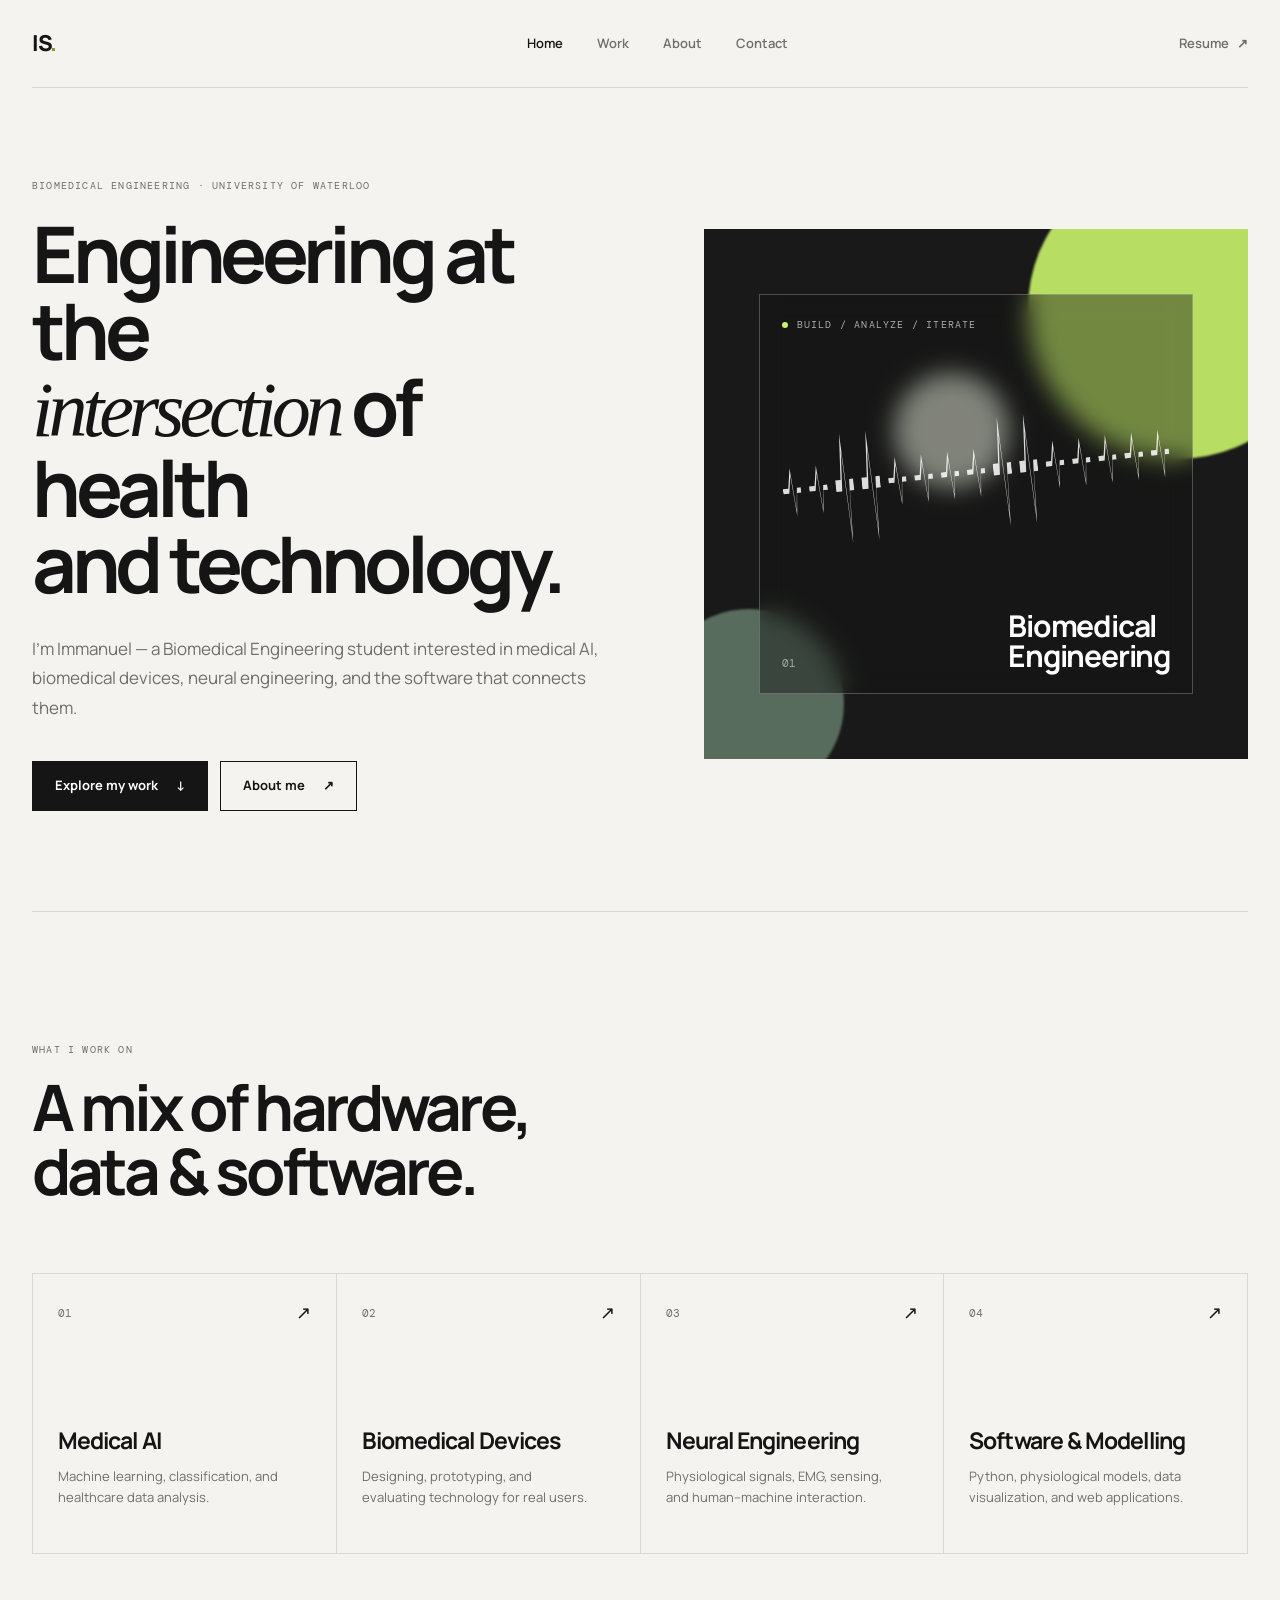
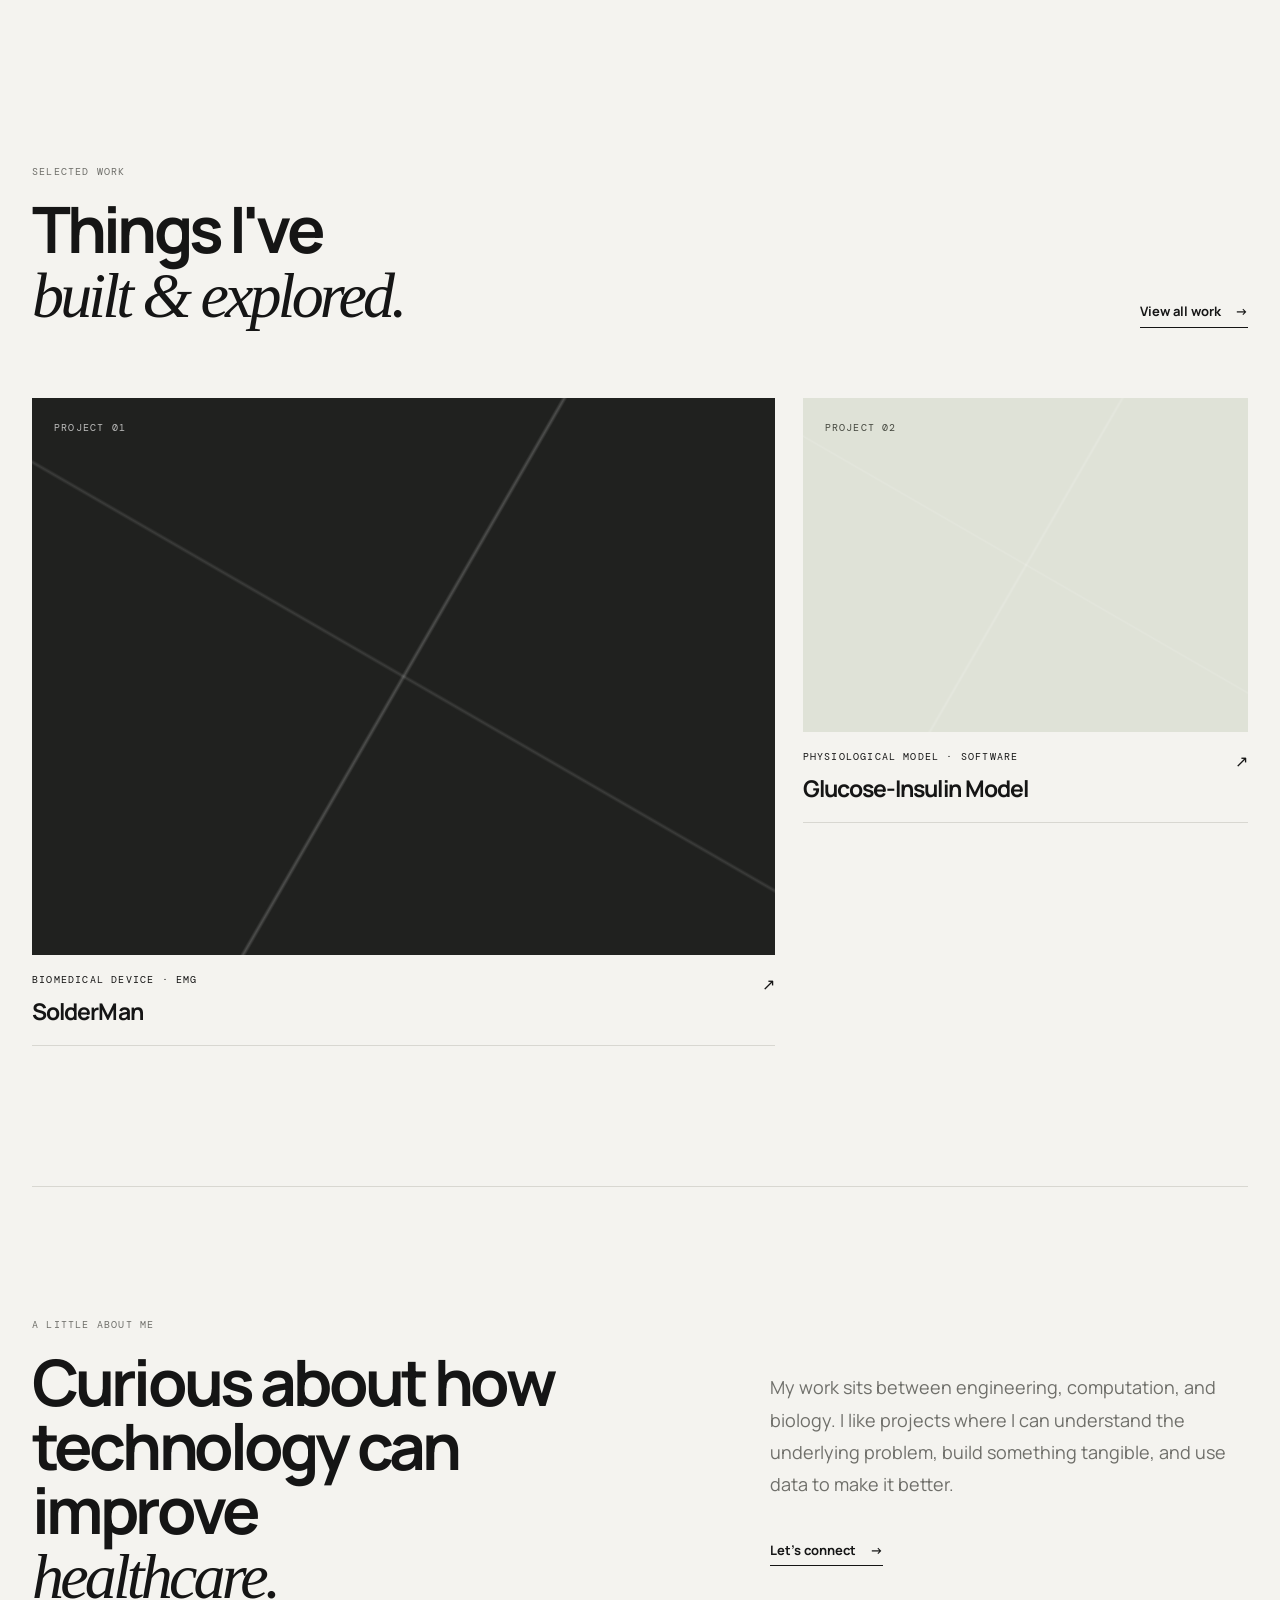
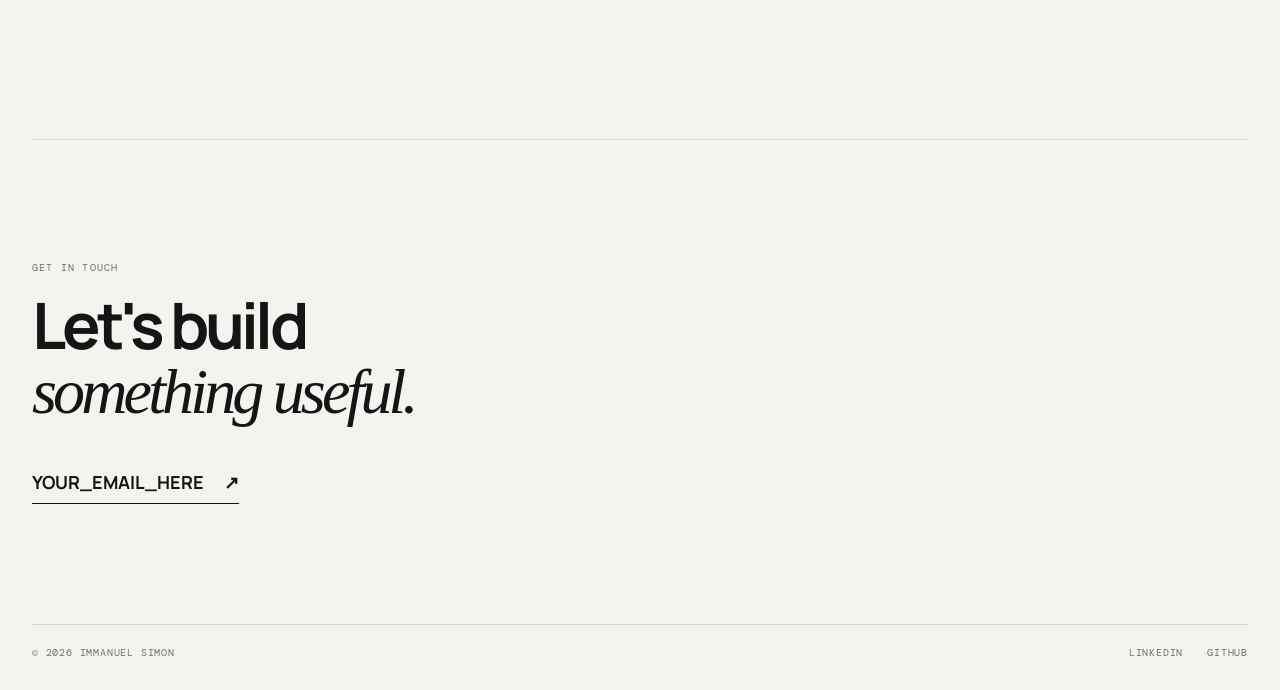
==== index.html @ bd87d246 "initial commit" ====
<!DOCTYPE html>
<html lang="en">
<head>
  <meta charset="UTF-8" />
  <meta name="viewport" content="width=device-width, initial-scale=1.0" />
  <meta name="description" content="Immanuel Simon — Biomedical Engineering portfolio." />
  <title>Immanuel Simon | Biomedical Engineering</title>
  <link rel="preconnect" href="https://fonts.googleapis.com">
  <link rel="preconnect" href="https://fonts.gstatic.com" crossorigin>
  <link href="https://fonts.googleapis.com/css2?family=DM+Mono:wght@400;500&family=Manrope:wght@400;500;600;700;800&display=swap" rel="stylesheet">
  <link rel="stylesheet" href="style.css" />
</head>

<body>
  <header class="site-header">
    <a class="logo" href="#top">IS<span>.</span></a>

    <nav class="nav" aria-label="Main navigation">
      <a href="#top" class="active">Home</a>
      <a href="#work">Work</a>
      <a href="#about">About</a>
      <a href="#contact">Contact</a>
    </nav>

    <a class="resume-link" href="#" aria-label="Resume coming soon">Resume <span>↗</span></a>
  </header>

  <main id="top">
    <!-- HERO -->
    <section class="hero">
      <div class="hero-copy">
        <p class="eyebrow">BIOMEDICAL ENGINEERING · UNIVERSITY OF WATERLOO</p>

        <h1>Engineering at the<br><em>intersection</em> of health<br>and technology.</h1>

        <p class="hero-text">
          I'm Immanuel — a Biomedical Engineering student interested in
          medical AI, biomedical devices, neural engineering, and the
          software that connects them.
        </p>

        <div class="hero-actions">
          <a class="button button-primary" href="#work">
            Explore my work <span>↓</span>
          </a>
          <a class="button button-secondary" href="#about">
            About me <span>↗</span>
          </a>
        </div>
      </div>

      <div class="hero-visual" aria-label="Abstract biomedical engineering graphic">
        <div class="orb orb-one"></div>
        <div class="orb orb-two"></div>
        <div class="orb orb-three"></div>

        <div class="visual-card">
          <div class="visual-card-top">
            <span class="status-dot"></span>
            <span>BUILD / ANALYZE / ITERATE</span>
          </div>

          <div class="signal">
            <span></span><span></span><span></span><span></span><span></span>
            <span></span><span></span><span></span><span></span><span></span>
            <span></span><span></span><span></span><span></span><span></span>
          </div>

          <div class="visual-label">
            <span>01</span>
            <strong>Biomedical<br>Engineering</strong>
          </div>
        </div>
      </div>
    </section>

    <!-- QUICK AREAS -->
    <section class="areas" id="work">
      <div class="section-heading">
        <p class="eyebrow">WHAT I WORK ON</p>
        <h2>A mix of hardware,<br>data & software.</h2>
      </div>

      <div class="area-grid">
        <article class="area-card">
          <span class="area-number">01</span>
          <h3>Medical AI</h3>
          <p>Machine learning, classification, and healthcare data analysis.</p>
          <span class="area-arrow">↗</span>
        </article>

        <article class="area-card">
          <span class="area-number">02</span>
          <h3>Biomedical Devices</h3>
          <p>Designing, prototyping, and evaluating technology for real users.</p>
          <span class="area-arrow">↗</span>
        </article>

        <article class="area-card">
          <span class="area-number">03</span>
          <h3>Neural Engineering</h3>
          <p>Physiological signals, EMG, sensing, and human–machine interaction.</p>
          <span class="area-arrow">↗</span>
        </article>

        <article class="area-card">
          <span class="area-number">04</span>
          <h3>Software & Modelling</h3>
          <p>Python, physiological models, data visualization, and web applications.</p>
          <span class="area-arrow">↗</span>
        </article>
      </div>
    </section>

    <!-- FEATURED WORK PREVIEW -->
    <section class="featured">
      <div class="featured-top">
        <div>
          <p class="eyebrow">SELECTED WORK</p>
          <h2>Things I've<br><em>built & explored.</em></h2>
        </div>

        <a href="#work" class="text-link">View all work <span>→</span></a>
      </div>

      <div class="featured-grid">
        <article class="project-preview large">
          <div class="project-image placeholder-image">
            <span>PROJECT 01</span>
            <div class="image-lines"></div>
          </div>
          <div class="project-meta">
            <div>
              <p class="project-type">BIOMEDICAL DEVICE · EMG</p>
              <h3>SolderMan</h3>
            </div>
            <span>↗</span>
          </div>
        </article>

        <article class="project-preview">
          <div class="project-image placeholder-image alt">
            <span>PROJECT 02</span>
            <div class="image-lines"></div>
          </div>
          <div class="project-meta">
            <div>
              <p class="project-type">PHYSIOLOGICAL MODEL · SOFTWARE</p>
              <h3>Glucose-Insulin Model</h3>
            </div>
            <span>↗</span>
          </div>
        </article>
      </div>
    </section>

    <!-- SMALL INTRO -->
    <section class="about-preview" id="about">
      <div>
        <p class="eyebrow">A LITTLE ABOUT ME</p>
        <h2>Curious about how<br>technology can improve<br><em>healthcare.</em></h2>
      </div>

      <div class="about-preview-copy">
        <p>
          My work sits between engineering, computation, and biology. I like
          projects where I can understand the underlying problem, build
          something tangible, and use data to make it better.
        </p>
        <a href="#contact" class="text-link">Let's connect <span>→</span></a>
      </div>
    </section>

    <!-- FOOTER PREVIEW -->
    <footer id="contact">
      <div class="footer-main">
        <p class="eyebrow">GET IN TOUCH</p>
        <h2>Let's build<br><em>something useful.</em></h2>
        <a class="email-link" href="mailto:YOUR_EMAIL_HERE">YOUR_EMAIL_HERE <span>↗</span></a>
      </div>

      <div class="footer-bottom">
        <span>© <span id="year"></span> Immanuel Simon</span>
        <div>
          <a href="#" aria-label="LinkedIn">LinkedIn</a>
          <a href="#" aria-label="GitHub">GitHub</a>
        </div>
      </div>
    </footer>
  </main>

  <script src="script.js"></script>
</body>
</html>
---- style.css ----
:root {
  --bg: #f4f3ef;
  --ink: #151515;
  --muted: #6f6f6a;
  --line: #d8d7d1;
  --card: #ebeae5;
  --accent: #c9f36b;
  --dark: #181918;
  --max: 1240px;
}

* {
  box-sizing: border-box;
  margin: 0;
  padding: 0;
}

html {
  scroll-behavior: smooth;
}

body {
  background: var(--bg);
  color: var(--ink);
  font-family: "Manrope", sans-serif;
  line-height: 1.5;
}

a {
  color: inherit;
  text-decoration: none;
}

.site-header {
  width: min(var(--max), calc(100% - 64px));
  margin: 0 auto;
  height: 88px;
  display: flex;
  align-items: center;
  justify-content: space-between;
  border-bottom: 1px solid var(--line);
}

.logo {
  font-size: 22px;
  font-weight: 800;
  letter-spacing: -0.06em;
}

.logo span {
  color: #7e9c2e;
}

.nav {
  display: flex;
  gap: 34px;
  margin-left: 80px;
}

.nav a,
.resume-link {
  font-size: 13px;
  font-weight: 600;
  color: var(--muted);
  transition: color 180ms ease;
}

.nav a:hover,
.nav a.active,
.resume-link:hover {
  color: var(--ink);
}

.resume-link span {
  margin-left: 5px;
}

.eyebrow,
.project-type,
.visual-card-top {
  font-family: "DM Mono", monospace;
  font-size: 10px;
  letter-spacing: 0.12em;
  text-transform: uppercase;
}

.eyebrow {
  color: var(--muted);
}

.hero {
  width: min(var(--max), calc(100% - 64px));
  min-height: calc(100vh - 88px);
  margin: 0 auto;
  display: grid;
  grid-template-columns: 1.05fr 0.95fr;
  align-items: center;
  gap: 70px;
  padding: 90px 0 100px;
}

.hero h1 {
  margin-top: 22px;
  max-width: 760px;
  font-size: clamp(52px, 6.1vw, 91px);
  line-height: 0.98;
  letter-spacing: -0.065em;
  font-weight: 700;
}

.hero h1 em,
.featured h2 em,
.about-preview h2 em,
footer h2 em {
  font-family: Georgia, serif;
  font-weight: 400;
}

.hero-text {
  max-width: 570px;
  margin-top: 32px;
  color: var(--muted);
  font-size: 17px;
  line-height: 1.75;
}

.hero-actions {
  display: flex;
  gap: 12px;
  margin-top: 38px;
}

.button {
  display: inline-flex;
  align-items: center;
  gap: 18px;
  min-height: 50px;
  padding: 0 22px;
  border: 1px solid var(--ink);
  font-size: 13px;
  font-weight: 700;
  transition: transform 180ms ease, background 180ms ease;
}

.button:hover {
  transform: translateY(-3px);
}

.button-primary {
  background: var(--ink);
  color: white;
}

.button-secondary {
  background: transparent;
}

.hero-visual {
  position: relative;
  min-height: 530px;
  overflow: hidden;
  background: var(--dark);
}

.orb {
  position: absolute;
  border-radius: 50%;
  filter: blur(1px);
  opacity: 0.9;
}

.orb-one {
  width: 300px;
  height: 300px;
  right: -80px;
  top: -70px;
  background: var(--accent);
}

.orb-two {
  width: 190px;
  height: 190px;
  left: -50px;
  bottom: -40px;
  background: #5e7564;
}

.orb-three {
  width: 115px;
  height: 115px;
  left: 35%;
  top: 27%;
  background: #e4ead8;
}

.visual-card {
  position: absolute;
  inset: 65px 55px;
  display: flex;
  flex-direction: column;
  justify-content: space-between;
  padding: 22px;
  border: 1px solid rgba(255,255,255,0.24);
  background: rgba(20, 21, 20, 0.42);
  backdrop-filter: blur(12px);
  color: white;
}

.visual-card-top {
  display: flex;
  align-items: center;
  gap: 9px;
  color: rgba(255,255,255,0.65);
}

.status-dot {
  width: 6px;
  height: 6px;
  border-radius: 50%;
  background: var(--accent);
}

.signal {
  height: 145px;
  display: flex;
  align-items: center;
  gap: 8px;
  transform: rotate(-6deg);
}

.signal span {
  width: 7%;
  height: 35%;
  background: rgba(255,255,255,0.85);
  clip-path: polygon(0 45%, 30% 45%, 48% 5%, 63% 90%, 77% 45%, 100% 45%, 100% 55%, 75% 55%, 63% 100%, 48% 20%, 33% 55%, 0 55%);
}

.signal span:nth-child(3),
.signal span:nth-child(4),
.signal span:nth-child(9),
.signal span:nth-child(10) {
  height: 80%;
}

.visual-label {
  display: flex;
  justify-content: space-between;
  align-items: flex-end;
}

.visual-label span {
  font-family: "DM Mono", monospace;
  color: rgba(255,255,255,0.55);
  font-size: 11px;
}

.visual-label strong {
  font-size: 30px;
  line-height: 1;
  letter-spacing: -0.04em;
}

.areas,
.featured,
.about-preview,
footer {
  width: min(var(--max), calc(100% - 64px));
  margin: 0 auto;
}

.areas {
  padding: 130px 0;
  border-top: 1px solid var(--line);
}

.section-heading h2,
.featured h2,
.about-preview h2,
footer h2 {
  margin-top: 18px;
  font-size: clamp(42px, 5vw, 70px);
  line-height: 1;
  letter-spacing: -0.06em;
}

.area-grid {
  margin-top: 70px;
  display: grid;
  grid-template-columns: repeat(4, 1fr);
  border-top: 1px solid var(--line);
  border-left: 1px solid var(--line);
}

.area-card {
  min-height: 280px;
  padding: 25px;
  position: relative;
  border-right: 1px solid var(--line);
  border-bottom: 1px solid var(--line);
  transition: background 180ms ease, transform 180ms ease;
}

.area-card:hover {
  background: var(--card);
  transform: translateY(-4px);
}

.area-number {
  font-family: "DM Mono", monospace;
  font-size: 11px;
  color: var(--muted);
}

.area-card h3 {
  margin-top: 100px;
  font-size: 23px;
  letter-spacing: -0.04em;
}

.area-card p {
  margin-top: 9px;
  max-width: 230px;
  color: var(--muted);
  font-size: 13px;
  line-height: 1.6;
}

.area-arrow {
  position: absolute;
  top: 25px;
  right: 25px;
  font-size: 18px;
}

.featured {
  padding: 80px 0 140px;
}

.featured-top {
  display: flex;
  align-items: flex-end;
  justify-content: space-between;
  gap: 30px;
}

.text-link {
  display: inline-flex;
  gap: 14px;
  align-items: center;
  font-size: 13px;
  font-weight: 700;
  border-bottom: 1px solid var(--ink);
  padding-bottom: 5px;
}

.featured-grid {
  margin-top: 70px;
  display: grid;
  grid-template-columns: 1.25fr 0.75fr;
  gap: 28px;
}

.project-preview {
  cursor: pointer;
}

.project-image {
  aspect-ratio: 4 / 3;
  position: relative;
  overflow: hidden;
}

.placeholder-image {
  background: #20211f;
  color: rgba(255,255,255,0.7);
}

.placeholder-image.alt {
  background: #dfe2d7;
  color: #45483f;
}

.placeholder-image > span {
  position: absolute;
  top: 22px;
  left: 22px;
  font-family: "DM Mono", monospace;
  font-size: 10px;
  letter-spacing: 0.12em;
}

.image-lines {
  position: absolute;
  inset: 0;
  background:
    linear-gradient(120deg, transparent 49.8%, rgba(255,255,255,0.2) 50%, transparent 50.2%),
    linear-gradient(30deg, transparent 49.8%, rgba(255,255,255,0.12) 50%, transparent 50.2%);
  background-size: 100% 100%;
  transform: scale(1.5);
}

.project-meta {
  padding: 17px 0;
  display: flex;
  align-items: flex-start;
  justify-content: space-between;
  border-bottom: 1px solid var(--line);
}

.project-meta h3 {
  margin-top: 7px;
  font-size: 23px;
  letter-spacing: -0.04em;
}

.about-preview {
  padding: 130px 0;
  display: grid;
  grid-template-columns: 1fr 0.75fr;
  gap: 100px;
  border-top: 1px solid var(--line);
}

.about-preview-copy {
  padding-top: 54px;
}

.about-preview-copy p {
  color: var(--muted);
  font-size: 18px;
  line-height: 1.8;
  max-width: 470px;
}

.about-preview-copy .text-link {
  margin-top: 40px;
}

footer {
  padding: 120px 0 30px;
  border-top: 1px solid var(--line);
}

footer h2 {
  max-width: 700px;
}

.email-link {
  display: inline-flex;
  gap: 20px;
  margin-top: 45px;
  padding-bottom: 7px;
  border-bottom: 1px solid var(--ink);
  font-size: 18px;
  font-weight: 700;
}

.footer-bottom {
  margin-top: 120px;
  padding-top: 20px;
  border-top: 1px solid var(--line);
  display: flex;
  justify-content: space-between;
  color: var(--muted);
  font-family: "DM Mono", monospace;
  font-size: 10px;
  text-transform: uppercase;
  letter-spacing: 0.08em;
}

.footer-bottom div {
  display: flex;
  gap: 24px;
}

.footer-bottom a:hover {
  color: var(--ink);
}

@media (max-width: 900px) {
  .site-header,
  .hero,
  .areas,
  .featured,
  .about-preview,
  footer {
    width: min(100% - 36px, var(--max));
  }

  .hero {
    grid-template-columns: 1fr;
    padding-top: 70px;
  }

  .hero-visual {
    min-height: 430px;
  }

  .area-grid {
    grid-template-columns: repeat(2, 1fr);
  }

  .featured-grid,
  .about-preview {
    grid-template-columns: 1fr;
  }

  .about-preview {
    gap: 20px;
  }

  .about-preview-copy {
    padding-top: 0;
  }
}

@media (max-width: 620px) {
  .site-header {
    height: 72px;
  }

  .nav {
    display: none;
  }

  .resume-link {
    margin-left: auto;
  }

  .hero {
    min-height: auto;
    padding: 65px 0 80px;
  }

  .hero h1 {
    font-size: 48px;
  }

  .hero-text {
    font-size: 15px;
  }

  .hero-actions {
    flex-direction: column;
    align-items: stretch;
  }

  .hero-visual {
    min-height: 360px;
  }

  .visual-card {
    inset: 35px 25px;
  }

  .area-grid {
    grid-template-columns: 1fr;
  }

  .area-card {
    min-height: 220px;
  }

  .area-card h3 {
    margin-top: 65px;
  }

  .featured,
  .areas,
  .about-preview {
    padding: 90px 0;
  }

  .featured-top {
    display: block;
  }

  .featured-top .text-link {
    margin-top: 30px;
  }

  .footer-bottom {
    flex-direction: column;
    gap: 18px;
  }
}


.reveal {
  opacity: 0;
  transform: translateY(18px);
  transition: opacity 650ms ease, transform 650ms ease;
}

.reveal.visible {
  opacity: 1;
  transform: translateY(0);
}
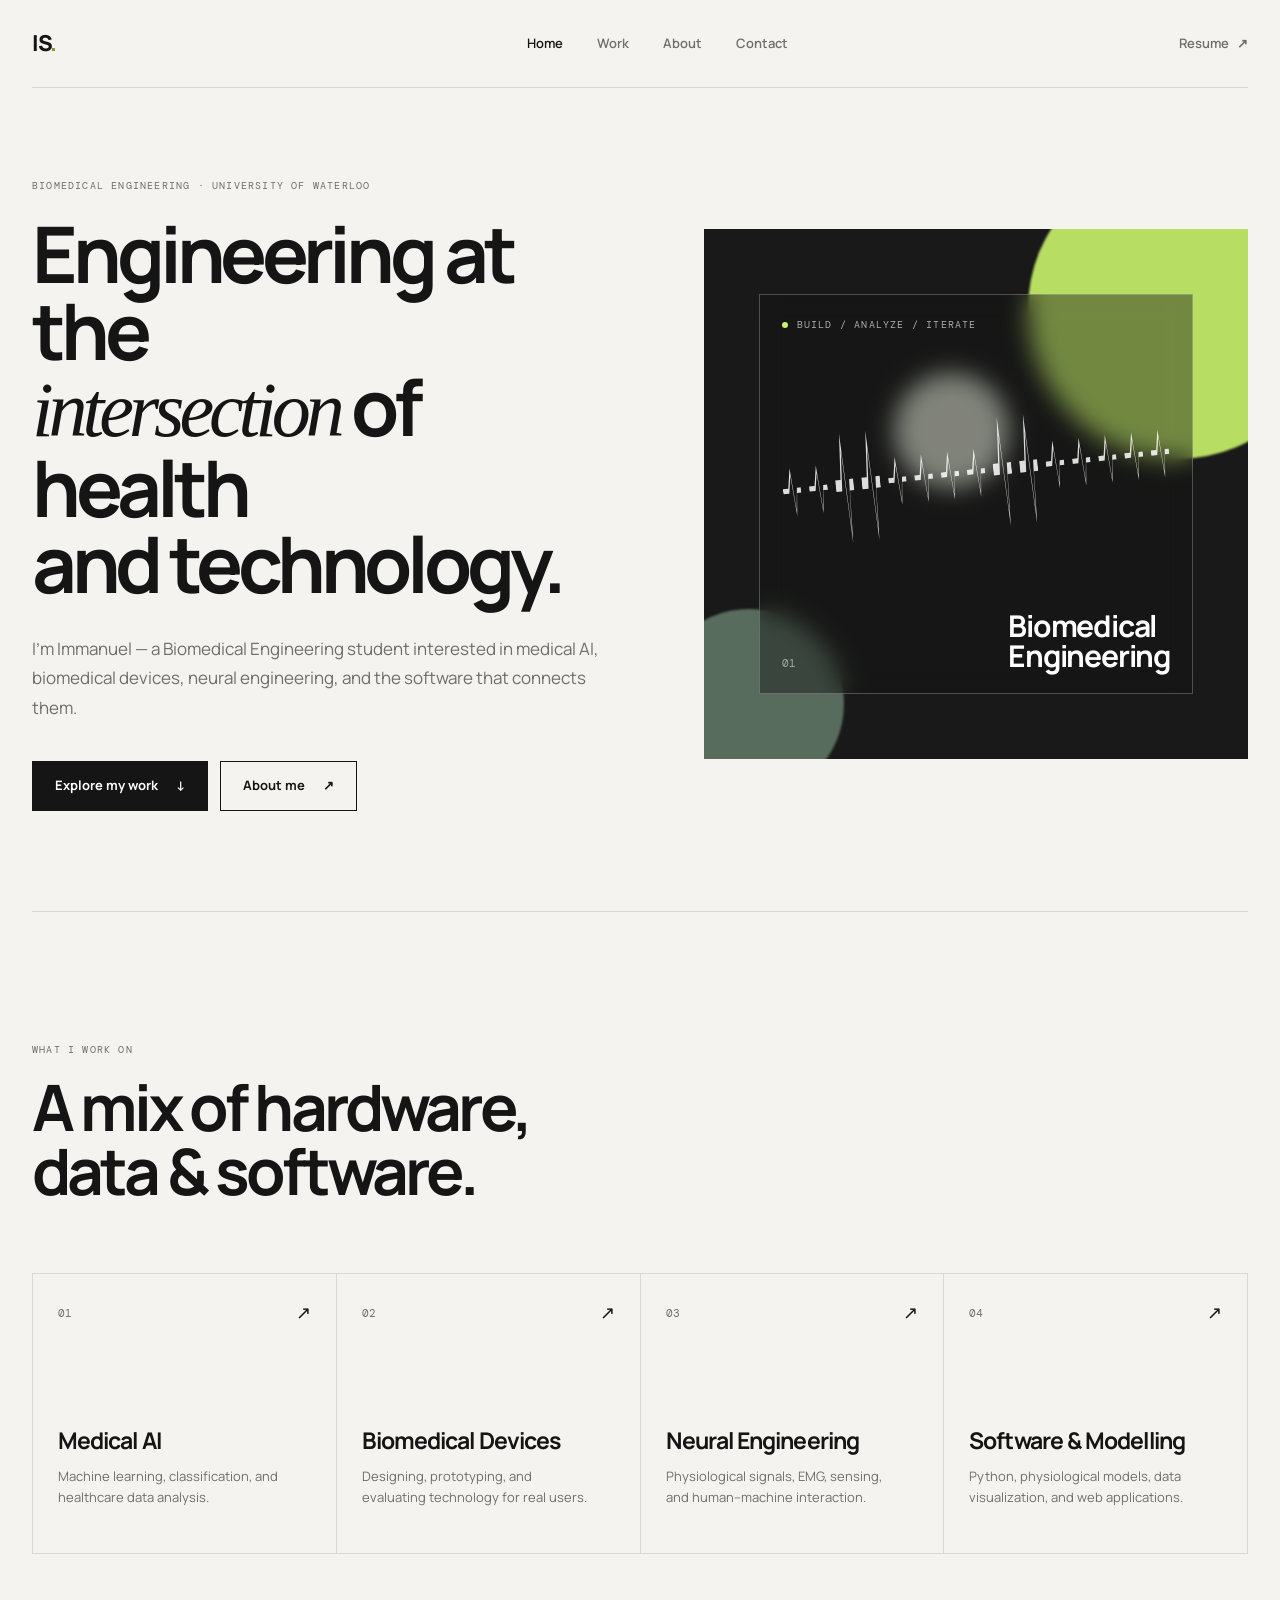
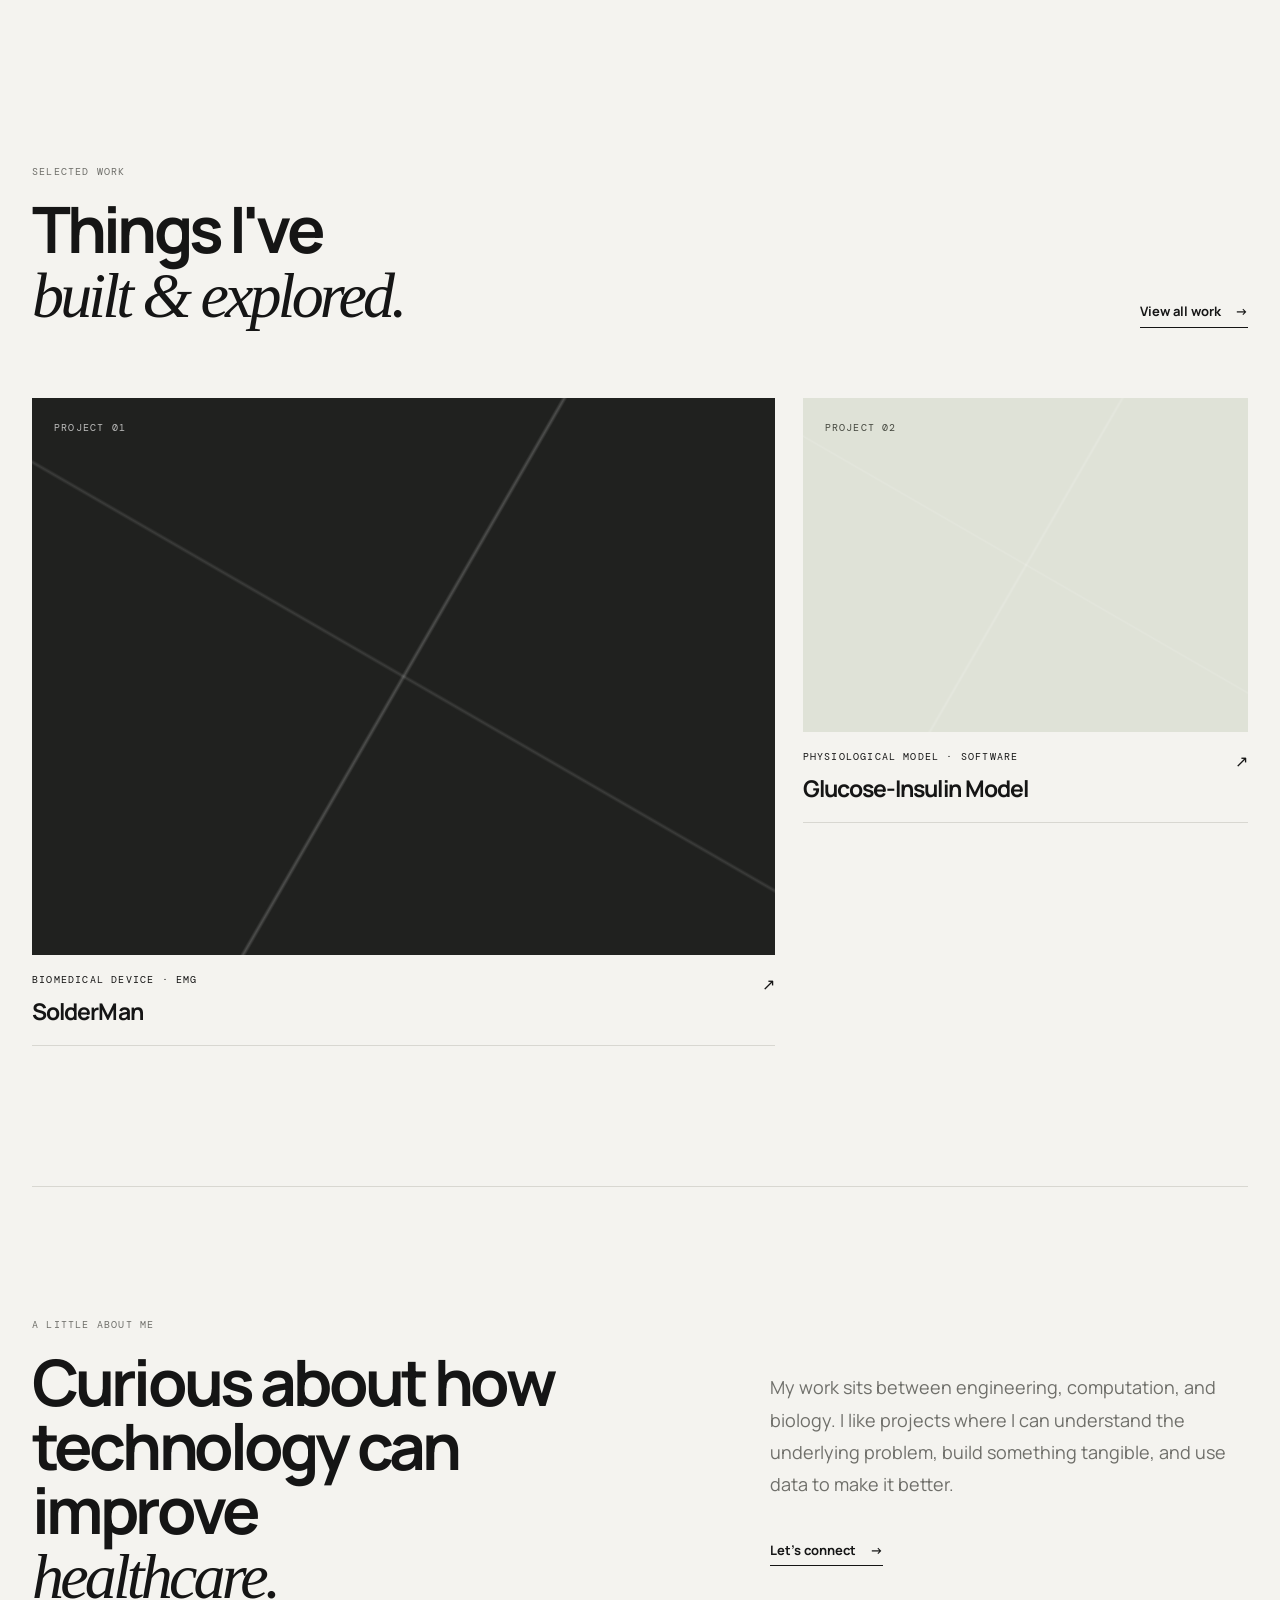
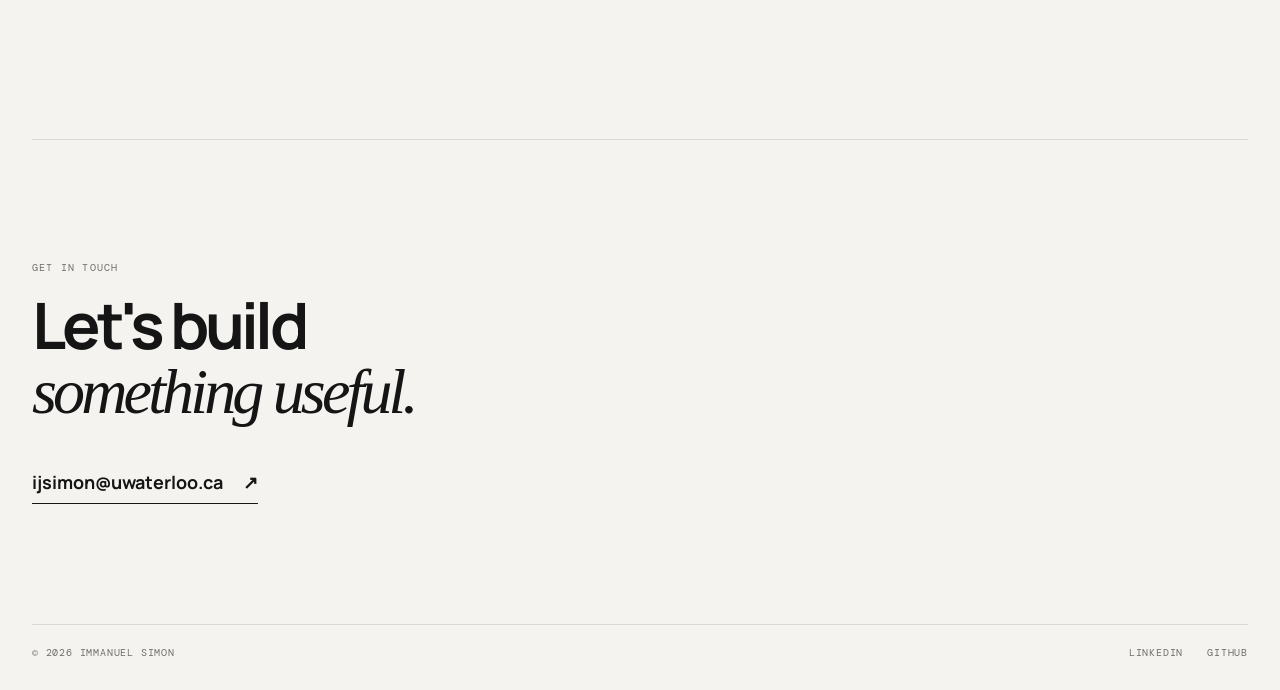
==== commit 4d754351: "Update footer with contact email and links" ====
--- a/index.html
+++ b/index.html
@@ -176,14 +176,14 @@
       <div class="footer-main">
         <p class="eyebrow">GET IN TOUCH</p>
         <h2>Let's build<br><em>something useful.</em></h2>
-        <a class="email-link" href="mailto:YOUR_EMAIL_HERE">YOUR_EMAIL_HERE <span>↗</span></a>
+        <a class="email-link" href="mailto:ijsimon@uwaterloo.ca">ijsimon@uwaterloo.ca <span>↗</span></a>
       </div>
 
       <div class="footer-bottom">
         <span>© <span id="year"></span> Immanuel Simon</span>
         <div>
-          <a href="#" aria-label="LinkedIn">LinkedIn</a>
-          <a href="#" aria-label="GitHub">GitHub</a>
+          <a href="www.linkedin.com/in/immanuel-simon-b67a102a8" aria-label="LinkedIn">LinkedIn</a>
+          <a href="https://github.com/ImmanuelJSimon" aria-label="GitHub">GitHub</a>
         </div>
       </div>
     </footer>
